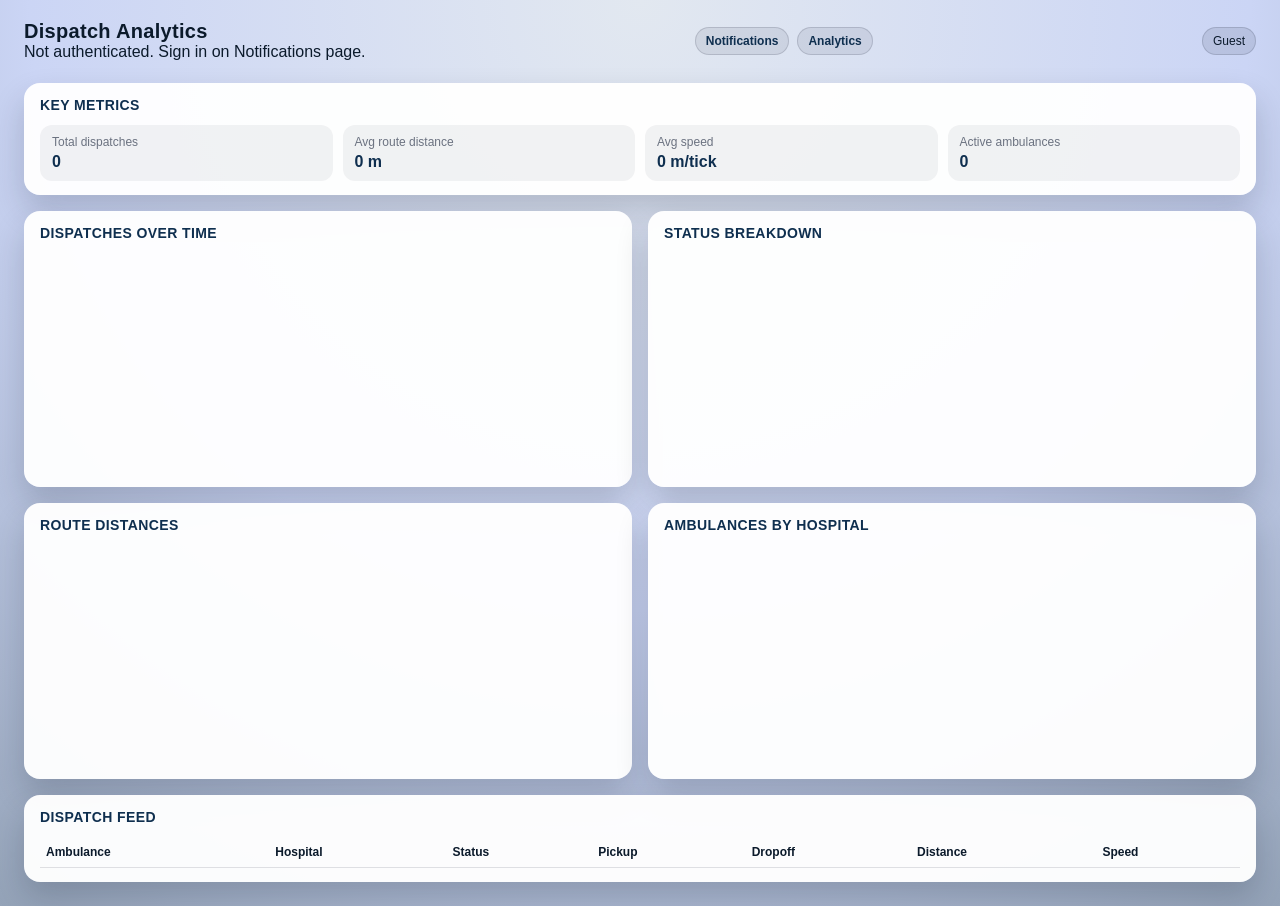
==== web/analytics.html @ a5dba11b "updated" ====
<!doctype html>
<html lang="en">
<head>
  <meta charset="UTF-8" />
  <meta name="viewport" content="width=device-width, initial-scale=1.0" />
  <title>Dispatch Analytics</title>
  <style>
    :root {
      --ink: #0b1a2b;
      --muted: #6b7280;
      --panel: rgba(255, 255, 255, 0.96);
      --accent: #0ea5e9;
      --ok: #22c55e;
      --danger: #ef4444;
      --warn: #f59e0b;
    }
    * { box-sizing: border-box; }
    body {
      margin: 0;
      min-height: 100vh;
      font-family: "Trebuchet MS", "Segoe UI", sans-serif;
      background: radial-gradient(circle at top, #e2e8f0, #cbd5f5 55%, #94a3b8);
      color: var(--ink);
    }
    header {
      padding: 20px 24px 10px;
      display: flex;
      align-items: center;
      justify-content: space-between;
      gap: 12px;
    }
    header h1 {
      margin: 0;
      font-size: 20px;
      font-weight: 900;
      letter-spacing: 0.3px;
    }
    nav {
      display: flex;
      gap: 8px;
      align-items: center;
    }
    nav a {
      text-decoration: none;
      color: #0f2f4f;
      background: rgba(15, 23, 42, 0.08);
      border: 1px solid rgba(15, 23, 42, 0.15);
      padding: 6px 10px;
      border-radius: 999px;
      font-size: 12px;
      font-weight: 700;
    }
    .user-badge {
      background: rgba(15, 23, 42, 0.1);
      border: 1px solid rgba(15, 23, 42, 0.15);
      padding: 6px 10px;
      border-radius: 999px;
      font-size: 12px;
    }
    .container {
      padding: 12px 24px 24px;
      display: grid;
      gap: 16px;
    }
    .grid-2 {
      display: grid;
      grid-template-columns: repeat(2, minmax(0, 1fr));
      gap: 16px;
    }
    .grid-3 {
      display: grid;
      grid-template-columns: repeat(3, minmax(0, 1fr));
      gap: 16px;
    }
    .panel {
      background: var(--panel);
      border-radius: 16px;
      padding: 14px 16px;
      box-shadow: 0 16px 32px rgba(15, 23, 42, 0.2);
    }
    .panel h2 {
      margin: 0 0 12px;
      font-size: 14px;
      text-transform: uppercase;
      letter-spacing: 0.4px;
      color: #0f2f4f;
    }
    .stat-grid {
      display: grid;
      grid-template-columns: repeat(4, minmax(0, 1fr));
      gap: 10px;
    }
    .stat {
      background: rgba(15, 23, 42, 0.05);
      border-radius: 12px;
      padding: 10px 12px;
      font-size: 12px;
      color: var(--muted);
    }
    .stat strong {
      display: block;
      margin-top: 4px;
      font-size: 16px;
      color: #0f2f4f;
    }
    canvas {
      width: 100%;
      height: 220px;
      display: block;
    }
    .table {
      width: 100%;
      border-collapse: collapse;
      font-size: 12px;
    }
    .table th,
    .table td {
      padding: 8px 6px;
      border-bottom: 1px solid rgba(15, 23, 42, 0.12);
      text-align: left;
      vertical-align: top;
    }
    .badge {
      padding: 2px 6px;
      border-radius: 999px;
      font-size: 11px;
      font-weight: 700;
      display: inline-block;
    }
    .badge.green { background: rgba(34, 197, 94, 0.2); color: #166534; }
    .badge.orange { background: rgba(245, 158, 11, 0.2); color: #92400e; }
    .badge.red { background: rgba(239, 68, 68, 0.2); color: #991b1b; }
    @media (max-width: 980px) {
      .grid-2, .grid-3, .stat-grid {
        grid-template-columns: 1fr;
      }
    }
  </style>
</head>
<body>
  <header>
    <div>
      <h1>Dispatch Analytics</h1>
      <div class="notice-meta" id="auth-status"></div>
    </div>
    <nav>
      <a href="notifications.html">Notifications</a>
      <a href="analytics.html">Analytics</a>
    </nav>
    <span class="user-badge" id="user-badge">Guest</span>
  </header>

  <div class="container">
    <section class="panel">
      <h2>Key Metrics</h2>
      <div class="stat-grid">
        <div class="stat">Total dispatches<strong id="metric-total">0</strong></div>
        <div class="stat">Avg route distance<strong id="metric-distance">0 m</strong></div>
        <div class="stat">Avg speed<strong id="metric-speed">0 m/tick</strong></div>
        <div class="stat">Active ambulances<strong id="metric-active">0</strong></div>
      </div>
    </section>

    <section class="grid-2">
      <div class="panel">
        <h2>Dispatches Over Time</h2>
        <canvas id="chart-dispatch"></canvas>
      </div>
      <div class="panel">
        <h2>Status Breakdown</h2>
        <canvas id="chart-status"></canvas>
      </div>
    </section>

    <section class="grid-2">
      <div class="panel">
        <h2>Route Distances</h2>
        <canvas id="chart-distance"></canvas>
      </div>
      <div class="panel">
        <h2>Ambulances by Hospital</h2>
        <canvas id="chart-hospital"></canvas>
      </div>
    </section>

    <section class="panel">
      <h2>Dispatch Feed</h2>
      <table class="table" id="dispatch-table">
        <thead>
          <tr>
            <th>Ambulance</th>
            <th>Hospital</th>
            <th>Status</th>
            <th>Pickup</th>
            <th>Dropoff</th>
            <th>Distance</th>
            <th>Speed</th>
          </tr>
        </thead>
        <tbody></tbody>
      </table>
    </section>
  </div>

  <script>
    const userBadge = document.getElementById("user-badge");
    const authStatus = document.getElementById("auth-status");
    const metricTotal = document.getElementById("metric-total");
    const metricDistance = document.getElementById("metric-distance");
    const metricSpeed = document.getElementById("metric-speed");
    const metricActive = document.getElementById("metric-active");
    const tableBody = document.querySelector("#dispatch-table tbody");

    function loadAuth() {
      const auth = JSON.parse(localStorage.getItem("dispatch_auth") || "null");
      if (auth && auth.email) {
        userBadge.textContent = auth.email;
        authStatus.textContent = "Authenticated. Analytics visible.";
        return auth;
      }
      userBadge.textContent = "Guest";
      authStatus.textContent = "Not authenticated. Sign in on Notifications page.";
      return null;
    }

    function getDispatches() {
      return JSON.parse(localStorage.getItem("dispatch_notifications") || "[]");
    }

    function formatCoords(coords) {
      if (!coords) return "--";
      return `${coords[0].toFixed(5)}, ${coords[1].toFixed(5)}`;
    }

    function drawLineChart(canvas, labels, values) {
      const ctx = canvas.getContext("2d");
      const width = canvas.width = canvas.clientWidth * 2;
      const height = canvas.height = canvas.clientHeight * 2;
      ctx.clearRect(0, 0, width, height);
      const padding = 40;
      const maxVal = Math.max(1, ...values);
      ctx.strokeStyle = "#94a3b8";
      ctx.lineWidth = 2;
      ctx.beginPath();
      values.forEach((val, i) => {
        const x = padding + (i / Math.max(1, values.length - 1)) * (width - padding * 2);
        const y = height - padding - (val / maxVal) * (height - padding * 2);
        if (i === 0) ctx.moveTo(x, y); else ctx.lineTo(x, y);
      });
      ctx.stroke();
      ctx.fillStyle = "#0ea5e9";
      values.forEach((val, i) => {
        const x = padding + (i / Math.max(1, values.length - 1)) * (width - padding * 2);
        const y = height - padding - (val / maxVal) * (height - padding * 2);
        ctx.beginPath();
        ctx.arc(x, y, 6, 0, Math.PI * 2);
        ctx.fill();
      });
      ctx.fillStyle = "#334155";
      ctx.font = "20px Trebuchet MS";
      labels.forEach((label, i) => {
        const x = padding + (i / Math.max(1, labels.length - 1)) * (width - padding * 2);
        ctx.fillText(label, x - 10, height - 10);
      });
    }

    function drawBarChart(canvas, labels, values, color) {
      const ctx = canvas.getContext("2d");
      const width = canvas.width = canvas.clientWidth * 2;
      const height = canvas.height = canvas.clientHeight * 2;
      ctx.clearRect(0, 0, width, height);
      const padding = 40;
      const maxVal = Math.max(1, ...values);
      const barWidth = (width - padding * 2) / Math.max(1, values.length);
      ctx.fillStyle = color;
      values.forEach((val, i) => {
        const barHeight = (val / maxVal) * (height - padding * 2);
        const x = padding + i * barWidth;
        const y = height - padding - barHeight;
        ctx.fillRect(x, y, barWidth * 0.7, barHeight);
      });
      ctx.fillStyle = "#334155";
      ctx.font = "20px Trebuchet MS";
      labels.forEach((label, i) => {
        const x = padding + i * barWidth;
        ctx.fillText(label, x, height - 10);
      });
    }

    function drawDonutChart(canvas, labels, values) {
      const ctx = canvas.getContext("2d");
      const width = canvas.width = canvas.clientWidth * 2;
      const height = canvas.height = canvas.clientHeight * 2;
      ctx.clearRect(0, 0, width, height);
      const total = values.reduce((sum, v) => sum + v, 0) || 1;
      const colors = ["#22c55e", "#f59e0b", "#ef4444", "#0ea5e9"];
      let start = -Math.PI / 2;
      values.forEach((val, i) => {
        const angle = (val / total) * Math.PI * 2;
        ctx.beginPath();
        ctx.moveTo(width / 2, height / 2);
        ctx.fillStyle = colors[i % colors.length];
        ctx.arc(width / 2, height / 2, Math.min(width, height) / 3, start, start + angle);
        ctx.fill();
        start += angle;
      });
      ctx.globalCompositeOperation = "destination-out";
      ctx.beginPath();
      ctx.arc(width / 2, height / 2, Math.min(width, height) / 6, 0, Math.PI * 2);
      ctx.fill();
      ctx.globalCompositeOperation = "source-over";
      ctx.fillStyle = "#334155";
      ctx.font = "20px Trebuchet MS";
      labels.forEach((label, i) => {
        ctx.fillText(`${label}: ${values[i]}`, 20, 30 + i * 24);
      });
    }

    function renderTable(items) {
      tableBody.innerHTML = "";
      items.forEach(item => {
        const row = document.createElement("tr");
        row.innerHTML = `
          <td>${item.ambulanceId || "--"}</td>
          <td>${item.hospitalName || "--"}</td>
          <td>${item.status || "--"}</td>
          <td>${formatCoords(item.pickupCoords)}</td>
          <td>${formatCoords(item.dropoffCoords)}</td>
          <td>${item.routeDistanceMeters || 0} m</td>
          <td>${item.speedMetersPerTick || 0} m/tick</td>
        `;
        tableBody.appendChild(row);
      });
    }

    function renderAnalytics() {
      const auth = loadAuth();
      if (!auth) return;
      const items = getDispatches();
      metricTotal.textContent = String(items.length);
      const avgDistance = items.length ? Math.round(items.reduce((sum, i) => sum + (i.routeDistanceMeters || 0), 0) / items.length) : 0;
      const avgSpeed = items.length ? Math.round(items.reduce((sum, i) => sum + (i.speedMetersPerTick || 0), 0) / items.length) : 0;
      metricDistance.textContent = `${avgDistance} m`;
      metricSpeed.textContent = `${avgSpeed} m/tick`;
      const activeCount = items.filter(item => (item.status || "").toLowerCase().includes("route")).length;
      metricActive.textContent = String(activeCount);

      const timeBuckets = {};
      items.slice(0, 20).forEach(item => {
        const stamp = new Date(item.createdAt || Date.now());
        const label = `${stamp.getHours()}:${String(stamp.getMinutes()).padStart(2, "0")}`;
        timeBuckets[label] = (timeBuckets[label] || 0) + 1;
      });
      const timeLabels = Object.keys(timeBuckets).reverse();
      const timeValues = timeLabels.map(label => timeBuckets[label]);
      drawLineChart(document.getElementById("chart-dispatch"), timeLabels, timeValues);

      const statusCounts = { enroute: 0, transport: 0, arrived: 0 };
      items.forEach(item => {
        const status = (item.status || "").toLowerCase();
        if (status.includes("patient")) statusCounts.enroute += 1;
        else if (status.includes("transport")) statusCounts.transport += 1;
        else statusCounts.arrived += 1;
      });
      drawDonutChart(
        document.getElementById("chart-status"),
        ["En route", "Transport", "Other"],
        [statusCounts.enroute, statusCounts.transport, statusCounts.arrived]
      );

      const distanceItems = items.slice(0, 8).reverse();
      drawBarChart(
        document.getElementById("chart-distance"),
        distanceItems.map(item => item.ambulanceId || "AMB"),
        distanceItems.map(item => item.routeDistanceMeters || 0),
        "#0ea5e9"
      );

      const hospitalCounts = {};
      items.forEach(item => {
        const hospital = item.hospitalName || "Unknown";
        hospitalCounts[hospital] = (hospitalCounts[hospital] || 0) + 1;
      });
      const hospitalLabels = Object.keys(hospitalCounts).slice(0, 6);
      const hospitalValues = hospitalLabels.map(label => hospitalCounts[label]);
      drawBarChart(
        document.getElementById("chart-hospital"),
        hospitalLabels,
        hospitalValues,
        "#22c55e"
      );

      renderTable(items.slice(0, 12));
    }

    renderAnalytics();
    window.addEventListener("storage", event => {
      if (event.key === "dispatch_notifications" || event.key === "dispatch_auth") {
        renderAnalytics();
      }
    });
  </script>
</body>
</html>
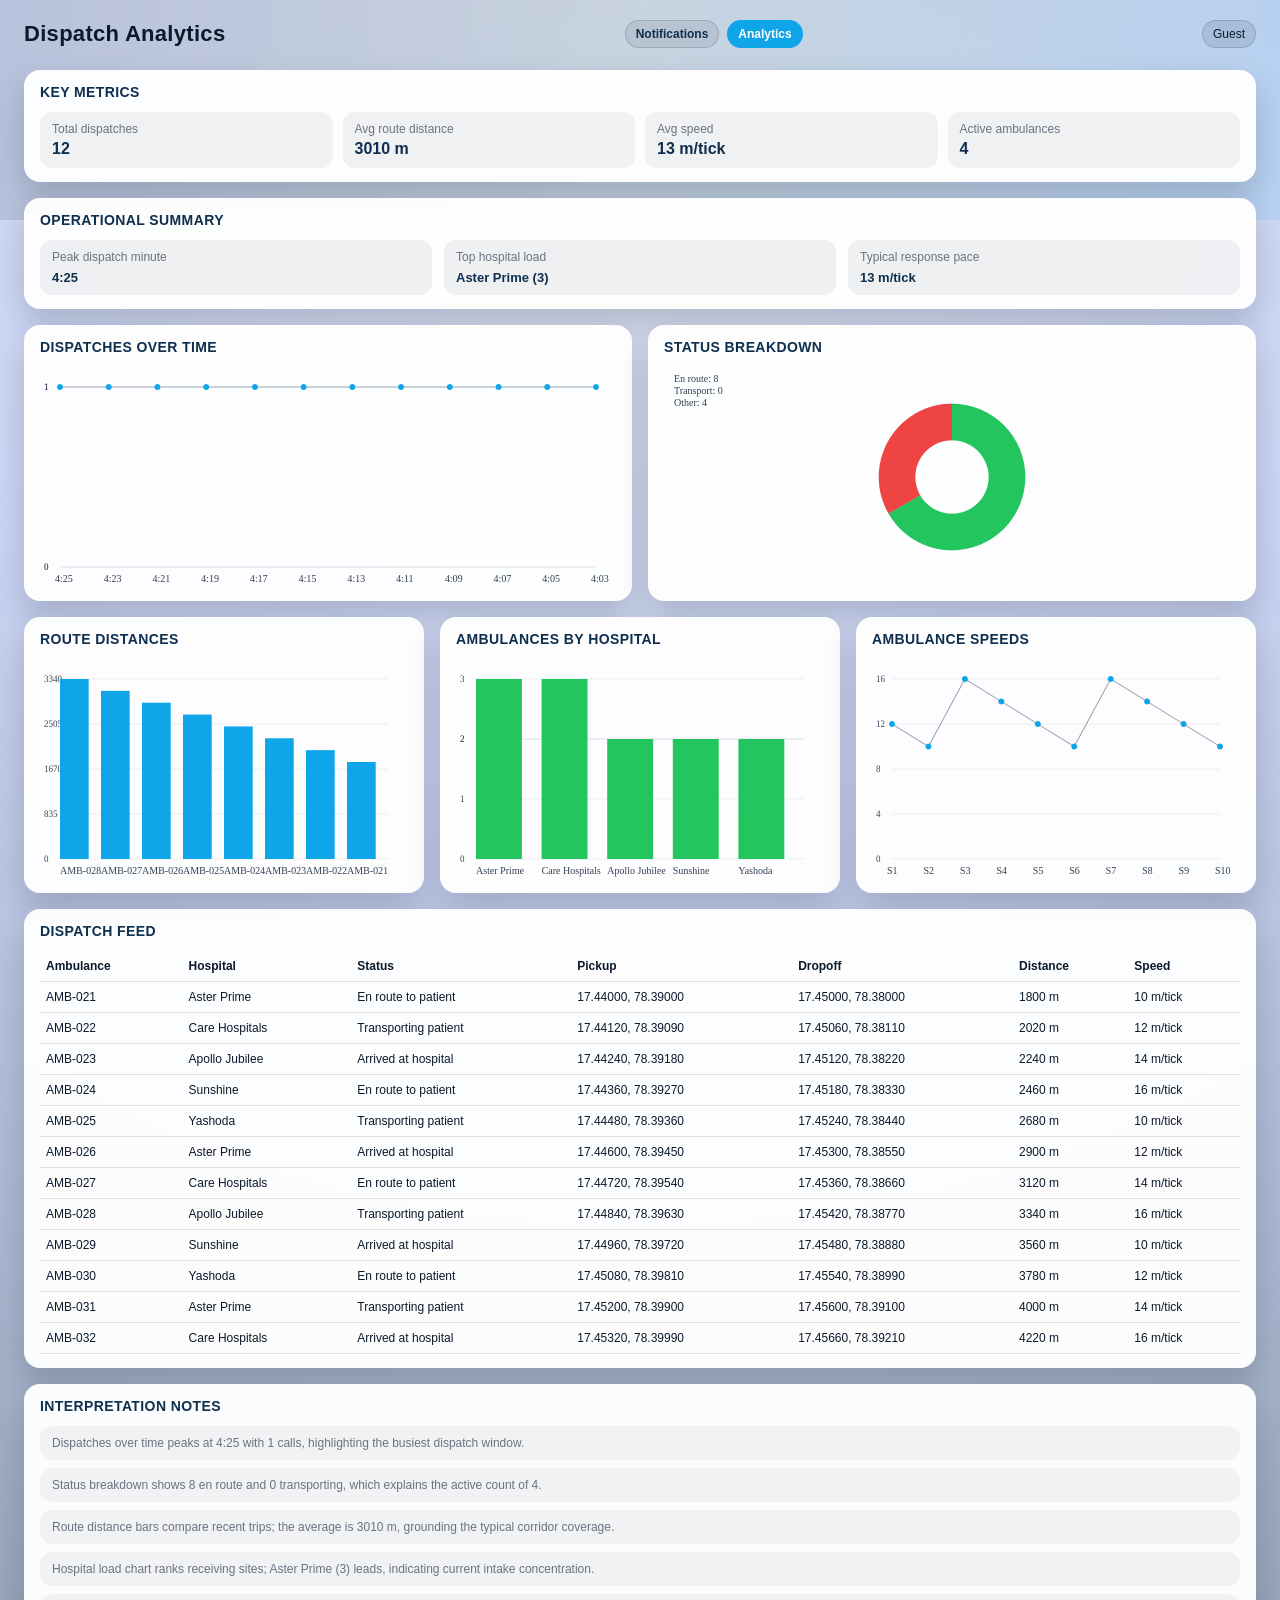
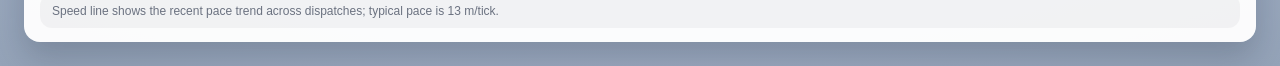
==== commit 8dd0ce67: "first commit" ====
--- a/web/analytics.html
+++ b/web/analytics.html
@@ -13,14 +13,23 @@
       --ok: #22c55e;
       --danger: #ef4444;
       --warn: #f59e0b;
+      --deep: #0f172a;
     }
     * { box-sizing: border-box; }
     body {
       margin: 0;
       min-height: 100vh;
       font-family: "Trebuchet MS", "Segoe UI", sans-serif;
-      background: radial-gradient(circle at top, #e2e8f0, #cbd5f5 55%, #94a3b8);
+      background: radial-gradient(circle at top, #e2e8f0, #cbd5f5 45%, #94a3b8);
       color: var(--ink);
+    }
+    .hero-band {
+      position: absolute;
+      inset: 0 0 auto 0;
+      height: 220px;
+      background: linear-gradient(120deg, #0f172a, #0b3556 40%, #0ea5e9);
+      opacity: 0.12;
+      z-index: -1;
     }
     header {
       padding: 20px 24px 10px;
@@ -31,7 +40,7 @@
     }
     header h1 {
       margin: 0;
-      font-size: 20px;
+      font-size: 22px;
       font-weight: 900;
       letter-spacing: 0.3px;
     }
@@ -40,7 +49,7 @@
       gap: 8px;
       align-items: center;
     }
-    nav a {
+    .nav-btn {
       text-decoration: none;
       color: #0f2f4f;
       background: rgba(15, 23, 42, 0.08);
@@ -49,6 +58,16 @@
       border-radius: 999px;
       font-size: 12px;
       font-weight: 700;
+      transition: transform 0.15s ease, box-shadow 0.15s ease;
+    }
+    .nav-btn:hover {
+      transform: translateY(-1px);
+      box-shadow: 0 8px 18px rgba(15, 23, 42, 0.18);
+    }
+    .nav-btn.active {
+      background: var(--accent);
+      color: #fff;
+      border-color: transparent;
     }
     .user-badge {
       background: rgba(15, 23, 42, 0.1);
@@ -72,6 +91,24 @@
       grid-template-columns: repeat(3, minmax(0, 1fr));
       gap: 16px;
     }
+    .summary-grid {
+      display: grid;
+      grid-template-columns: repeat(3, minmax(0, 1fr));
+      gap: 12px;
+    }
+    .summary-item {
+      background: rgba(15, 23, 42, 0.06);
+      border-radius: 12px;
+      padding: 10px 12px;
+      font-size: 12px;
+      color: var(--muted);
+    }
+    .summary-item strong {
+      display: block;
+      margin-top: 6px;
+      color: #0f2f4f;
+      font-size: 13px;
+    }
     .panel {
       background: var(--panel);
       border-radius: 16px;
@@ -127,25 +164,39 @@
       font-weight: 700;
       display: inline-block;
     }
+    .insight-list {
+      list-style: none;
+      padding: 0;
+      margin: 0;
+      display: grid;
+      gap: 8px;
+      font-size: 12px;
+      color: var(--muted);
+    }
+    .insight-list li {
+      background: rgba(15, 23, 42, 0.04);
+      border-radius: 12px;
+      padding: 10px 12px;
+    }
     .badge.green { background: rgba(34, 197, 94, 0.2); color: #166534; }
     .badge.orange { background: rgba(245, 158, 11, 0.2); color: #92400e; }
     .badge.red { background: rgba(239, 68, 68, 0.2); color: #991b1b; }
     @media (max-width: 980px) {
-      .grid-2, .grid-3, .stat-grid {
+      .grid-2, .grid-3, .stat-grid, .summary-grid {
         grid-template-columns: 1fr;
       }
     }
   </style>
 </head>
 <body>
+  <div class="hero-band" aria-hidden="true"></div>
   <header>
     <div>
       <h1>Dispatch Analytics</h1>
-      <div class="notice-meta" id="auth-status"></div>
     </div>
     <nav>
-      <a href="notifications.html">Notifications</a>
-      <a href="analytics.html">Analytics</a>
+      <a class="nav-btn" href="notifications.html">Notifications</a>
+      <a class="nav-btn active" href="analytics.html">Analytics</a>
     </nav>
     <span class="user-badge" id="user-badge">Guest</span>
   </header>
@@ -161,6 +212,15 @@
       </div>
     </section>
 
+    <section class="panel">
+      <h2>Operational Summary</h2>
+      <div class="summary-grid">
+        <div class="summary-item">Peak dispatch minute<strong id="summary-peak">--</strong></div>
+        <div class="summary-item">Top hospital load<strong id="summary-hospital">--</strong></div>
+        <div class="summary-item">Typical response pace<strong id="summary-pace">--</strong></div>
+      </div>
+    </section>
+
     <section class="grid-2">
       <div class="panel">
         <h2>Dispatches Over Time</h2>
@@ -172,7 +232,7 @@
       </div>
     </section>
 
-    <section class="grid-2">
+    <section class="grid-3">
       <div class="panel">
         <h2>Route Distances</h2>
         <canvas id="chart-distance"></canvas>
@@ -180,6 +240,10 @@
       <div class="panel">
         <h2>Ambulances by Hospital</h2>
         <canvas id="chart-hospital"></canvas>
+      </div>
+      <div class="panel">
+        <h2>Ambulance Speeds</h2>
+        <canvas id="chart-speed"></canvas>
       </div>
     </section>
 
@@ -200,27 +264,52 @@
         <tbody></tbody>
       </table>
     </section>
+
+    <section class="panel">
+      <h2>Interpretation Notes</h2>
+      <ul class="insight-list" id="insight-list"></ul>
+    </section>
   </div>
 
   <script>
     const userBadge = document.getElementById("user-badge");
-    const authStatus = document.getElementById("auth-status");
     const metricTotal = document.getElementById("metric-total");
     const metricDistance = document.getElementById("metric-distance");
     const metricSpeed = document.getElementById("metric-speed");
     const metricActive = document.getElementById("metric-active");
     const tableBody = document.querySelector("#dispatch-table tbody");
+    const summaryPeak = document.getElementById("summary-peak");
+    const summaryHospital = document.getElementById("summary-hospital");
+    const summaryPace = document.getElementById("summary-pace");
+    const insightList = document.getElementById("insight-list");
 
     function loadAuth() {
       const auth = JSON.parse(localStorage.getItem("dispatch_auth") || "null");
       if (auth && auth.email) {
         userBadge.textContent = auth.email;
-        authStatus.textContent = "Authenticated. Analytics visible.";
         return auth;
       }
       userBadge.textContent = "Guest";
-      authStatus.textContent = "Not authenticated. Sign in on Notifications page.";
       return null;
+    }
+
+    function buildMockDispatches() {
+      const baseTime = Date.now() - 1000 * 60 * 35;
+      const hospitals = ["Aster Prime", "Care Hospitals", "Apollo Jubilee", "Sunshine", "Yashoda"];
+      const statuses = ["En route to patient", "Transporting patient", "Arrived at hospital"];
+      return Array.from({ length: 12 }).map((_, idx) => {
+        const hospitalName = hospitals[idx % hospitals.length];
+        return {
+          ambulanceId: `AMB-${String(21 + idx).padStart(3, "0")}`,
+          hospitalName,
+          status: statuses[idx % statuses.length],
+          pickupCoords: [17.44 + idx * 0.0012, 78.39 + idx * 0.0009],
+          dropoffCoords: [17.45 + idx * 0.0006, 78.38 + idx * 0.0011],
+          routeDistanceMeters: 1800 + idx * 220,
+          speedMetersPerTick: 10 + (idx % 4) * 2,
+          createdAt: new Date(baseTime + idx * 1000 * 120).toISOString(),
+        };
+      });
     }
 
     function getDispatches() {
@@ -239,6 +328,20 @@
       ctx.clearRect(0, 0, width, height);
       const padding = 40;
       const maxVal = Math.max(1, ...values);
+      const ticks = 4;
+      ctx.strokeStyle = "rgba(148, 163, 184, 0.35)";
+      ctx.lineWidth = 1;
+      ctx.fillStyle = "#334155";
+      ctx.font = "18px Trebuchet MS";
+      for (let i = 0; i <= ticks; i += 1) {
+        const value = Math.round((maxVal / ticks) * i);
+        const y = height - padding - (value / maxVal) * (height - padding * 2);
+        ctx.beginPath();
+        ctx.moveTo(padding, y);
+        ctx.lineTo(width - padding, y);
+        ctx.stroke();
+        ctx.fillText(String(value), 8, y + 6);
+      }
       ctx.strokeStyle = "#94a3b8";
       ctx.lineWidth = 2;
       ctx.beginPath();
@@ -271,6 +374,20 @@
       ctx.clearRect(0, 0, width, height);
       const padding = 40;
       const maxVal = Math.max(1, ...values);
+      const ticks = 4;
+      ctx.strokeStyle = "rgba(148, 163, 184, 0.35)";
+      ctx.lineWidth = 1;
+      ctx.fillStyle = "#334155";
+      ctx.font = "18px Trebuchet MS";
+      for (let i = 0; i <= ticks; i += 1) {
+        const value = Math.round((maxVal / ticks) * i);
+        const y = height - padding - (value / maxVal) * (height - padding * 2);
+        ctx.beginPath();
+        ctx.moveTo(padding, y);
+        ctx.lineTo(width - padding, y);
+        ctx.stroke();
+        ctx.fillText(String(value), 8, y + 6);
+      }
       const barWidth = (width - padding * 2) / Math.max(1, values.length);
       ctx.fillStyle = color;
       values.forEach((val, i) => {
@@ -335,8 +452,9 @@
 
     function renderAnalytics() {
       const auth = loadAuth();
-      if (!auth) return;
-      const items = getDispatches();
+      const stored = getDispatches();
+      const demoMode = !auth || !stored.length;
+      const items = stored.length ? stored : buildMockDispatches();
       metricTotal.textContent = String(items.length);
       const avgDistance = items.length ? Math.round(items.reduce((sum, i) => sum + (i.routeDistanceMeters || 0), 0) / items.length) : 0;
       const avgSpeed = items.length ? Math.round(items.reduce((sum, i) => sum + (i.speedMetersPerTick || 0), 0) / items.length) : 0;
@@ -354,6 +472,9 @@
       const timeLabels = Object.keys(timeBuckets).reverse();
       const timeValues = timeLabels.map(label => timeBuckets[label]);
       drawLineChart(document.getElementById("chart-dispatch"), timeLabels, timeValues);
+
+      const peakIndex = timeValues.length ? timeValues.indexOf(Math.max(...timeValues)) : -1;
+      summaryPeak.textContent = peakIndex >= 0 ? timeLabels[peakIndex] : "--";
 
       const statusCounts = { enroute: 0, transport: 0, arrived: 0 };
       items.forEach(item => {
@@ -390,7 +511,35 @@
         "#22c55e"
       );
 
+      const speedItems = items.slice(0, 10).reverse();
+      const speedLabels = speedItems.map((item, index) => `S${index + 1}`);
+      const speedValues = speedItems.map(item => item.speedMetersPerTick || 0);
+      drawLineChart(
+        document.getElementById("chart-speed"),
+        speedLabels,
+        speedValues
+      );
+
+      const topHospital = hospitalLabels[0] || "--";
+      summaryHospital.textContent = topHospital === "--" ? "--" : `${topHospital} (${hospitalCounts[topHospital] || 0})`;
+      summaryPace.textContent = avgSpeed ? `${avgSpeed} m/tick` : "--";
+
       renderTable(items.slice(0, 12));
+
+      insightList.innerHTML = "";
+      const peakLabel = summaryPeak.textContent || "--";
+      const peakValue = peakIndex >= 0 ? timeValues[peakIndex] : 0;
+      insightList.appendChild(buildInsight(`Dispatches over time peaks at ${peakLabel} with ${peakValue} calls, highlighting the busiest dispatch window.`));
+      insightList.appendChild(buildInsight(`Status breakdown shows ${statusCounts.enroute} en route and ${statusCounts.transport} transporting, which explains the active count of ${metricActive.textContent}.`));
+      insightList.appendChild(buildInsight(`Route distance bars compare recent trips; the average is ${metricDistance.textContent}, grounding the typical corridor coverage.`));
+      insightList.appendChild(buildInsight(`Hospital load chart ranks receiving sites; ${summaryHospital.textContent} leads, indicating current intake concentration.`));
+      insightList.appendChild(buildInsight(`Speed line shows the recent pace trend across dispatches; typical pace is ${summaryPace.textContent}.`));
+    }
+
+    function buildInsight(text) {
+      const item = document.createElement("li");
+      item.textContent = text;
+      return item;
     }
 
     renderAnalytics();
